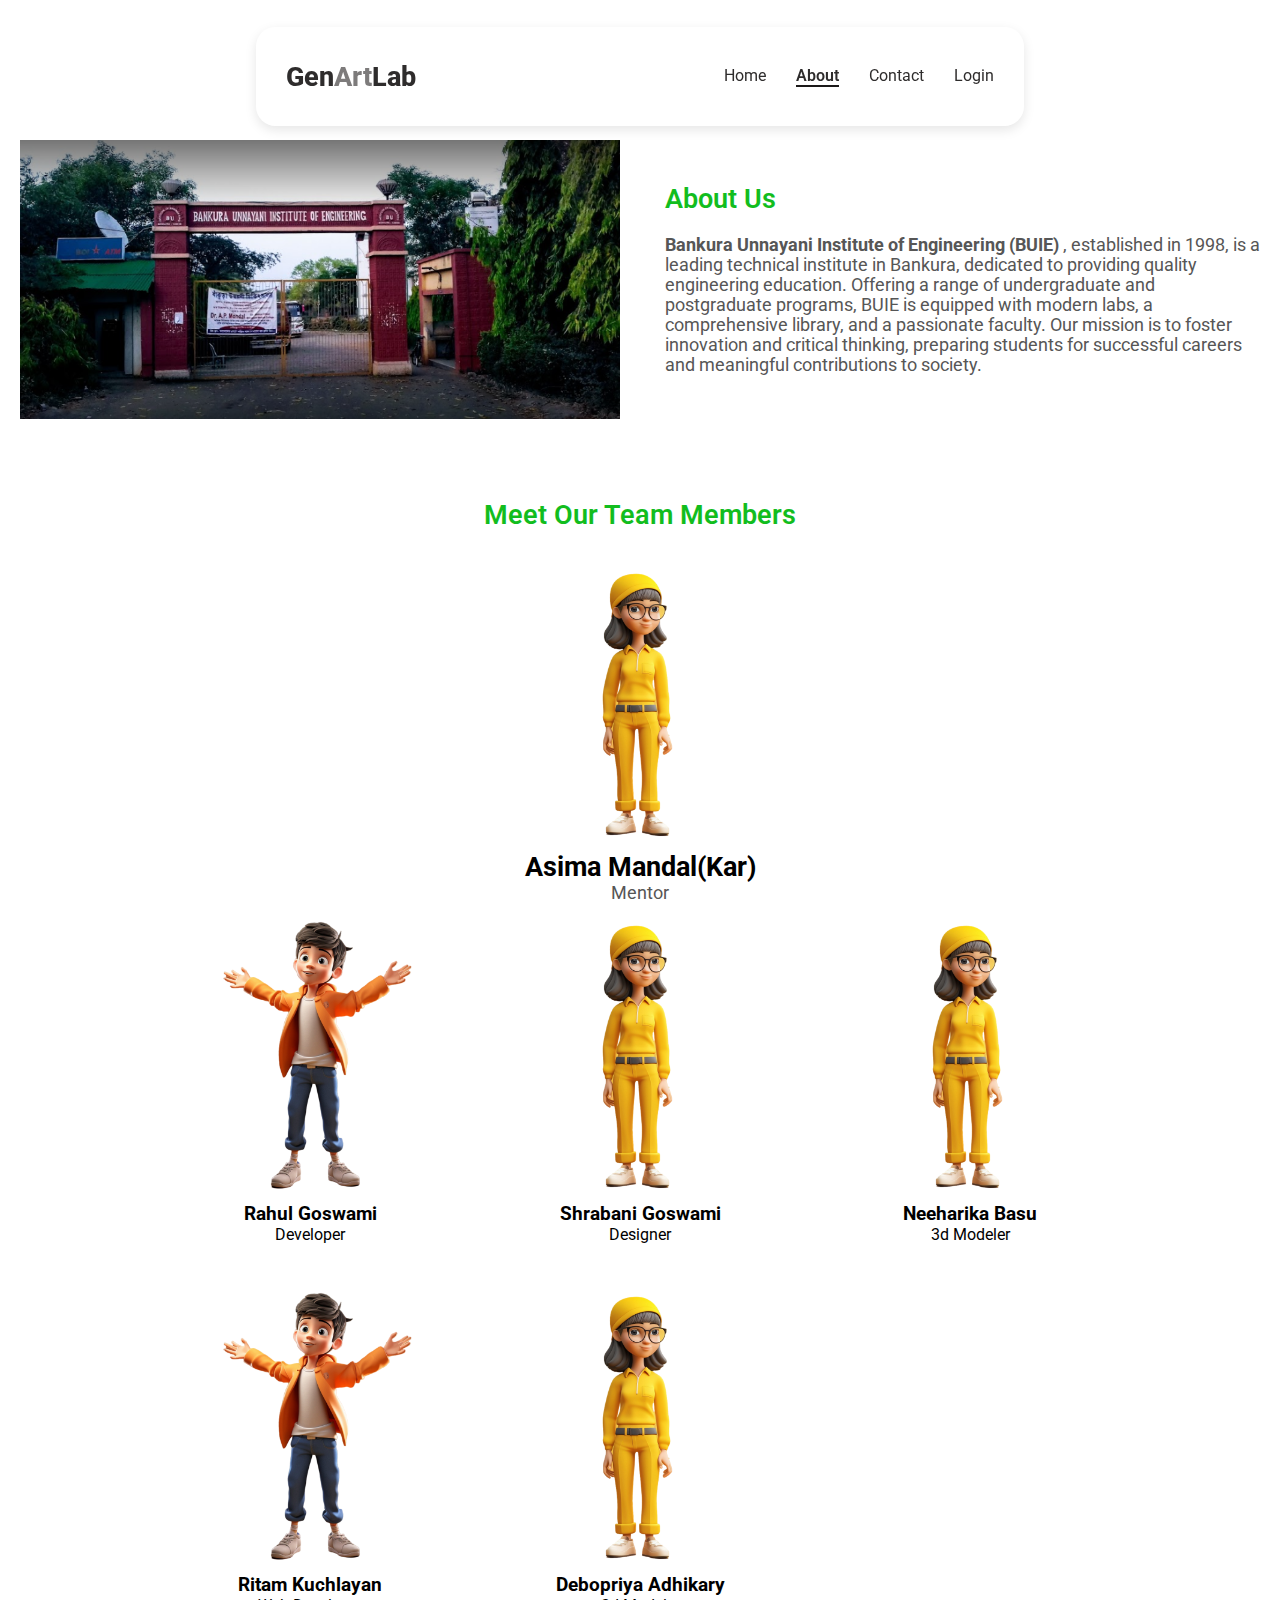
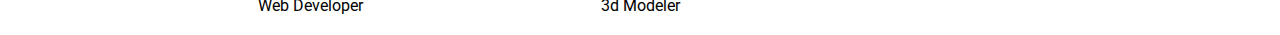
==== about.html @ 22af8a05 "about section done" ====
<!DOCTYPE html>
<html lang="en">
<head>
    <meta charset="UTF-8">
    <meta name="viewport" content="width=device-width, initial-scale=1.0">

    <!-- Title -->
    <title>Contact US</title>

    <!-- Title of Website -->
    <meta name="title" content = "GenArtLab">

    <!-- Description of Website -->
    <meta name="description" content = "Transform your ideas into stunning visuals with our AI-powered image generator">

    <!-- Image of Website -->
    <link rel="icon" href="Assests/Img/banner-pic.webp" type="image/icon type">

    <!-- Link To CSS -->
    <link rel="stylesheet" href="Assests/CSS/style.css">

    <!-- Link To About CSS -->
    <link rel="stylesheet" href="Assests/CSS/about.css">

    <!-- Link To Box-icons -->
    <link href='https://unpkg.com/boxicons@2.1.4/css/boxicons.min.css' rel='stylesheet'>
</head>
<body>
    <special-header></special-header>
    <div class="about-us">
        <div class="upper-section">
            <div class="img-content">
                <img src="Assests/Img/College.png" alt="College">
            </div>
            <div class="text-content">
                <h5>About Us</h5>
                <p><b>Bankura Unnayani Institute of Engineering (BUIE)</b> , established in 1998, is a leading technical institute in Bankura, dedicated to providing quality engineering education. Offering a range of undergraduate and postgraduate programs, BUIE is equipped with modern labs, a comprehensive library, and a passionate faculty. Our mission is to foster innovation and critical thinking, preparing students for successful careers and meaningful contributions to society.</p>
            </div>
        </div>
        <div class="lower-section">
            <h5>Meet Our Team Members</h5>
            <div class="mentor">
                <img src = "Assests/Img/girl.png" alt="Mentor">
                <h3>Asima Mandal(Kar)</h3>
                <p>Mentor</p>
            </div>
            <div class="team">
                <div class="member">
                    <img src="Assests/Img/me.png" alt="Developer">
                    <h3>Rahul Goswami</h3>
                    <p>Developer</p>
                </div>
                <div class="member">
                    <img src="Assests/Img/girl.png" alt="Designer">
                    <h3>Shrabani Goswami</h3>
                    <p>Designer</p>
                </div>
                <div class="member">
                    <img src="Assests/Img/girl.png" alt="Member">
                    <h3>Neeharika Basu</h3>
                    <p>3d Modeler</p>
                </div>
                <div class="member">
                    <img src="Assests/Img/me.png" alt="Member">
                    <h3>Ritam Kuchlayan</h3>
                    <p>Web Developer</p>
                </div>
                <div class="member">
                    <img src="Assests/Img/girl.png" alt="Member">
                    <h3>Debopriya Adhikary</h3>
                    <p>3d Modeler</p>
                </div>
            </div>
        </div>
    </div>

    <!-- Link To Header Management JavaScript -->
    <script src="Assests/JavaScript/HeaderManagement.js"></script>

    <!-- Link To JavaScript -->
    <script src="Assests/JavaScript/HamBurgerMenu.js"></script>
</body>
</html>
---- Assests/CSS/style.css ----
/* <---------- Font ---------> */
@import url('https://fonts.googleapis.com/css2?family=Matemasie&family=Roboto:ital,wght@0,100;0,300;0,400;0,500;0,700;0,900;1,100;1,300;1,400;1,500;1,700;1,900&display=swap');


*{
    margin: 0;
    padding: 0;
    box-sizing: border-box;
    scroll-behavior: smooth;
    text-decoration: none;
    list-style: none;
    font-family: "Roboto", sans-serif;
}
html,body{
    width: 100%;
    height: 100%;
    scroll-behavior: smooth;
    animation: transactionIn 0.7s ease-in-out;
}

/* Animation While Loading Another HTML File */
@keyframes transactionIn{
    0%{
        opacity: 0;
        transform: translateY(-10px);
    }
    100%{
        opacity: 1;
        transform: translateY(0);
    }
}

:root{
    --big-font : 3.8rem;
    --medium-font : 3.1rem;
    --medium-medium-font : 2.7rem;
    --small-medium-font : 2rem;
    --small-font: 1.7rem;
    --p-font:1.1rem;
    --a-font : 1rem;

    --p-colour : #565656;
    --h1-colour : #1b1919;
    --h3-colour : #201e1e;
    --logo-colour : #2e2c2c;
    --button-color: #ffcd6d;
    --background-color : #E3DFDC;
}

/* <------- Header Start ---------> */

#nav{
    display: flex;
    align-items: center;
    justify-content: space-between;
    position: fixed;
    z-index: 100001;
    left: 50%;
    transform: translateX(-50%);
    top: 3%;
    border-radius: 20px;
    height: 11vh;
    width: 60vw;
    background-color: #ffffff54;
    backdrop-filter: blur(10px);
    padding: 0px 30px;
    transition: 0.3s ease;
    box-shadow: rgba(0, 0, 0, 0.1) 0px 4px 12px;
}
#nav>.logo{
    font-size: var(--small-font);
    font-weight: 800;
    color: var(--logo-colour);
}
#nav>.logo span{
    color: #2e2c2c9f;
}
#center-nav{
    display: flex;
}
#center-nav>li{
    margin-left: 30px;
}
#center-nav>li>a{
    color: var(--logo-colour);
    font-size: var(--a-font);
    display: flex;
    transition: 0.4s ease;
    position: relative;
}
#center-nav>li>a.active{
    border-bottom: 2px solid var(--h1-colour);
    font-weight: 600;
    transition: 0.5s ease-in-out;
}
#center-nav>li>a:hover{
    font-weight: 600;
}
/* <------- Header End ---------> */

/* <-------- Menu Icon -----------> */
#menu-icon{
    display: none;
    cursor: pointer;
    width: 25px;
    height: 20px;
    gap: 6px;
    z-index: 10001;
    transition: 0.4s ease;
    visibility: hidden;
    opacity: 0;
}
#menu-icon div{
    display: inline-block;
    width: 100%;
    height: 4px;
    background: var(--h1-colour);
    transition: 0.8s ease;
}

/* Change to a cross icon when active */
#menu-icon.add{
    gap: 3px;
}

#menu-icon.add div:nth-child(1) {
    transform: rotate(45deg) translate(5px, 5px);
}

#menu-icon.add div:nth-child(2) {
    opacity: 0;  /* Hide the middle line */
}

#menu-icon.add div:nth-child(3) {
    transform: rotate(-45deg) translate(5px, -5px);
}

/* <-------- Menu Icon -----------> */

/* <------- Main Start ---------> */

#main{
    position: relative;
    overflow: hidden;
    display: flex;
    align-items: center;
    justify-content: center;
    flex-direction: column;
}
#page{
    position: relative;
    height: 100vh;
    width: 100%;
    display: flex;
    flex-direction: column;
    text-align: center;
    background-color: var(--background-color);
}
#page>h1{
    font-size: var(--big-font);
    color: var(--h1-colour);
    position: absolute;
    top: 38%;
    left: 50%;
    transform: translate(-50%,-50%);
    z-index: 1001;
    text-align: center;
    font-weight: 500;
}
#page>p{
    position: absolute;
    top: 55%;
    left: 50%;
    transform: translate(-50%,-50%);
    font-size: var(--p-font);
    z-index: 1001;
    text-align: center;
    font-weight: 400;
    color: #565656;
}
#page>.generate{
    display: flex;
    align-items: center;
    justify-content: center;
    position: absolute;
    top: 67%;
    left: 50%;
    transform: translate(-50%,-50%);
    z-index: 1001;
    text-align: center;
    padding: 10px 35px;
    font-size: var(--p-font);
    background-color: var(--button-color);
    color: var(--logo-colour);
    border: none;
    outline: none;
    font-weight: 600;
    border-radius: 10px;
    cursor: pointer;
    box-shadow: rgba(0, 0, 0, 0.24) 0px 3px 8px;
    transition: 0.4s ease;
}
#page>.generate>img{
    width: 24px;
    margin-right: 5px;
    transition: 0.4s ease;
}
#page>.generate:hover >img{
    margin-right: 15px;
}
canvas{
    position: relative;
    height: 100vh;
    width: 100vw;
    z-index: 100;
}
#blanKPage{
    position: relative;
    width: 100vw;
    height: 100vh;
    background-color: var(--background-color);
}
#heading{
    position: relative;
    /* height: 100vh; */
    width: 100%;
    margin: 10% 0;
    background-color: #fff;
    display: flex;
    align-items: center;
    justify-content: center;
}
#heading h1{
    font-size: 5rem;
    color: var(--h1-colour);
    text-align: center;
}
#why-choose{
    position: relative;
    width: 100%;
    background-color: #fff;
    display: flex;
    align-items: center;
    justify-content: center;
    flex-direction: column;
    margin-bottom: 30px;
}
#why-choose .row{
    width: 85%;
    /* height: 80%; */
    background-color: var(--background-color);
    border-radius: 10px;
    display: flex;
    align-items: center;
    justify-content: space-between;
    padding: 40px 30px;
}
#why-choose .row .text-content{
    display: flex;
    flex-direction: column;
}
#why-choose .row .text-content h3{
    font-size: var(--medium-medium-font);
    color: var(--h3-colour);
    margin-bottom: 20px;
}
#why-choose .row .text-content p{
    width: 80%;
    font-size: var(--p-font);
    color: var(--p-colour);
    margin-bottom: 30px;
}
#why-choose .row .text-content .more{
    width: 150px;
    height: 40px;
    line-height: 35px;
    font-size: 12px;
    color: #fff;
    background-color: #0d0d0d;
    text-align: center;
    border: none;
    outline: none;
    border-radius: 5px;
    display: flex;
    align-items: center;
    justify-content: center;
    cursor: pointer;
    transition: 0.4s ease;
}
#why-choose .row .text-content .more i{
    font-size: var(--p-font);
    transition: 0.4s ease;
    color: #fff;
}
#why-choose .row .text-content .more:hover i{
    margin-left: 15px;
}
#why-choose .row .img-content img{
    width: 350px;
    cursor: pointer;
    transition: 0.5s ease-in-out;
}
#why-choose .row .img-content img:hover{
    transform: rotate(5deg) scale(1.1);
}

/* <------- Main End ---------> */

/* <------- Footer End ---------> */

footer{
    position: relative;
    margin-top: 50px;
    width: 100%;
    height: fit-content;
    background-color: #101312;
    color: #fdfdfd;
}
footer .rows{
    display: flex;
    justify-content: space-between;
    flex-wrap: wrap;
    padding: 60px 40px 20px;
}
footer .rows .cols{
    display: flex;
    flex-direction: column;
    cursor: pointer;
    margin-bottom: 20px;
}
footer .rows .logo{
    font-size: var(--small-medium-font);
    font-weight: 600;
    color: #fdfdfd;
    margin-bottom: 15px;
}
footer .rows .logo span{
    color: #fdfdfdad;
}
footer .rows .cols h4{
    font-size: var(--small-font);
    font-weight: 500;
    margin-bottom: 10px;
}
footer .rows .cols p{
    font-size: var(--p-font);
    margin-bottom: 7px;
    transition: 0.5s ease;
}
footer .rows .cols p:hover{
    transform: translateX(10px);
}
.line{
    display: flex;
    align-items: center;
    justify-content: center;
    margin: 10px 0 25px;
}
.line span{
    width: 50%;
    height: 3px;
    background-color: #fdfdfd;
}
.copyright{
    display: flex;
    align-items: center;
    justify-content: center;
    bottom: 0;
    font-size: var(--p-font);
    margin-bottom: 15px;
}
/* <------- Footer End ---------> */

/* <------- Let's make it responsive --------> */

/* <------- Big Screen --------> */
@media screen and (max-width: 1250px) {
    :root{
        --big-font : 3.5rem;
        --medium-font : 2.7rem;
        --medium-medium-font : 2.3rem;
        --small-medium-font : 1.6rem;
        --small-font: 1.3rem;
        --p-font: 1.1rem;
        --a-font : 0.8rem;
    }
    #page>h1{
        width: 65%;
    }
    #page>p{
        top: 58%;
        width: 55%;
    }
    #page>.generate{
        top: 70%;
        margin-bottom: 1rem;
    }
    #nav{
        width: 60vw;
    }
    #heading h1{
        font-size: 4rem;
    }
}

/* <------- Big Screen --------> */

/* <------- Tab Screen --------> */

@media screen and (max-width: 880px) {
    :root{
        --big-font : 3rem;
        --medium-font : 2.3rem;
        --medium-medium-font : 2.1rem;
        --small-medium-font : 1.4rem;
        --small-font: 1.1rem;
        --p-font: 1.1rem
    }
    #page>p{
        top: 57%;
        width: 70%;
    }
    #page>.generate{
        top: 69%;
    }
    #page.noButton p{
        top: 56%;
    }
    #why-choose .row{
        width: 90%;
        height: 90%;
        display: flex;
        align-items: center;
        justify-content: center;
        flex-direction: column;
        gap: 15px;
    }
    #why-choose .row .img-content img{
        width: 275px;
    }
    #why-choose .row .text-content h3{
        width: 100%;
        margin-bottom: 5px;
        font-size: var(--medium-font);
    }
    #why-choose .row .text-content p{
        width: 100%;
        margin-bottom: 8px;
    }
    #nav{
        width: 100%;
        top: 0;
        border-radius: 0;
    }
}

/* <------- Tab Screen --------> */

/* <------- Big-Size Phone Screen --------> */

@media screen and (max-width: 650px) {
    :root{
        --big-font : 2.8rem;
    }
    #page>h1{
        width: 75%;
        font-size: var(--medium-font);
    }
    #page>p{
        top: 55%;
        width: 70%;
        font-size: 14px;
    }
    #heading h1{
        font-size: var(--medium-font);
        width: 100%;
    }
    #page>.generate{
        top: 67%;
    }
    #page.noButton p{
        top: 54%;
    }
    #why-choose .row .text-content h3{
        font-size: var(--medium-medium-font);
    }
    #why-choose .row .text-content p{
        font-size: 14.5px;
    }
    #why-choose .row .img-content img{
        margin-top: 15px;
        width: 250px;
    }
}

/* <------- Big-Size Phone Screen --------> */

@media screen and (max-width:455px) {
    #menu-icon{
        display: flex;
        align-items: center;
        justify-content: center;
        flex-direction: column;
        visibility: visible;
        opacity: 1;
    }
    #center-nav{
        position: absolute;
        left: 0;
        right: 0;
        top: 0;
        background: var(--background-color);
        display: flex;
        align-items: center;
        justify-content: center;
        flex-direction: column;
        box-shadow: 0 5px 8px rgb(15 54 55 / 10%);
        clip-path: circle(0% at 50% 0);
        transition: 0.8s ease;
        padding: 20px 0;
    }
    #center-nav > li > a{
        display: block;
        padding: 12px;
        font-size: var(--small-font);
    }
    #center-nav.active{
        clip-path: circle(344% at 60% 0);
    }
    #page > h1{
        width: 90%;
    }
    #page > p{
        width: 90%;
    }
    #why-choose .row{
        height: 100%;
        margin-bottom: 30px;
        padding: 20px 10px;
    }
    #why-choose .row .text-content h3{
        margin-bottom: 5px;
    }
    #why-choose .row .text-content p{
        margin-bottom: 10px;
    }
}

/* @media screen and (max-width:355px) {} */
---- Assests/CSS/about.css ----
/* <------- About Us Start ---------> */
.about-us{
    display: flex;
    align-items: center;
    justify-content: center;
    flex-direction: column;
    width: 100%;
    position: relative;
    padding: 20px;
    gap: 80px;
}
.upper-section{
    margin-top: 120px;
    display: flex;
    align-items: center;
    justify-content: space-between;
    gap: 45px;
}
.upper-section .img-content{
    display: flex;
    align-items: center;
    justify-content: center;
}
.upper-section .img-content img{
    width: 600px;
}
.upper-section .text-content{
    display: flex;
    flex-direction: column;
}
.upper-section .text-content h5{
    font-size: var(--small-font);
    color: #12bd1e;
    font-weight: 600;
    margin-bottom: 20px;
}
.upper-section .text-content p{
    font-size: var(--p-font);
    color: var(--p-colour);
}
.lower-section{
    display: flex;
    align-items: center;
    justify-content: center;
    flex-direction: column;
}
.lower-section h5{
    font-size: var(--small-font);
    color: #12bd1e;
    font-weight: 600;
    margin-bottom: 20px;
}
.mentor{
    display: flex;
    flex-direction: column;
    align-items: center;
}
.mentor img,
.team .member img{
    width: 300px;
}
.mentor h3{
    font-size: var(--small-font);
}
.mentor p{
    font-size: var(--p-font);
    color: var(--p-colour);
}
.team{
    display: grid;
    grid-template-columns: repeat(3,1fr);
    align-items: center;
    gap: 30px;
}
.team .member{
    display: flex;
    align-items: center;
    justify-content: center;
    flex-direction: column;
}
/* <------- About Us Start ---------> */


/* Responsive */
@media screen and (max-width: 1000px) {
    .upper-section .img-content img{
        width: 500px;
        padding: 0 10px;
    }
}
@media screen and (max-width: 880px) {
    .upper-section .img-content img{
        width: 400px;
        padding: 0 10px;
    }
    .upper-section .text-content p{
        font-size: 17px;
    }
    .team{
        display: grid;
        grid-template-columns: repeat(2,1fr);
    }
}
@media screen and (max-width: 800px) {
    .upper-section{
        margin-top: 80px;
        display: flex;
        align-items: center;
        justify-content: center;
        flex-direction: column;
        width: 100%;
    }
    .upper-section .img-content img{
        width: 550px;
    }
}
@media screen and (max-width: 560px) {
    .team{
        display: grid;
        grid-template-columns: repeat(1,1fr);
    }
    .upper-section .img-content img{
        width: 100%;
    }
}
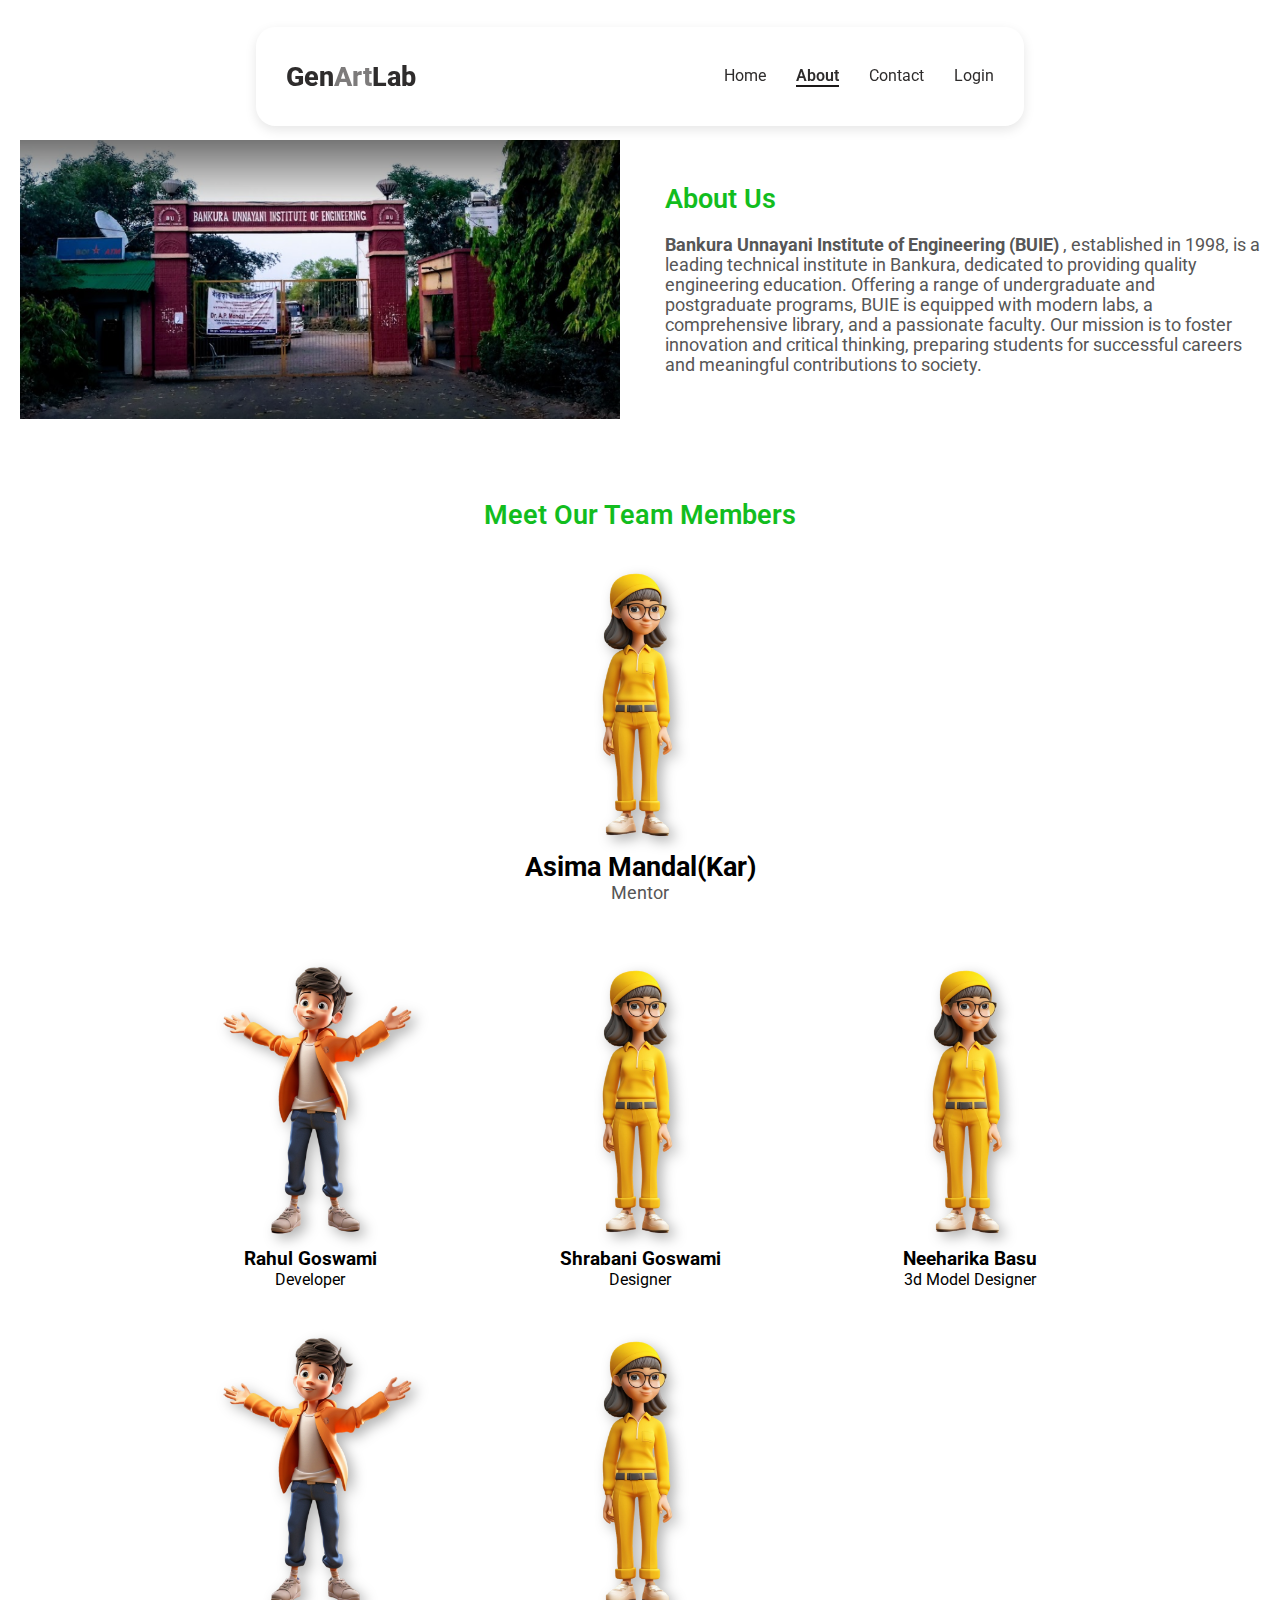
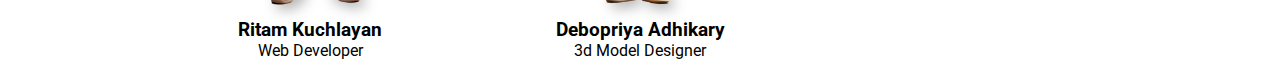
==== commit 9207b2f5: "some minor changes" ====
--- a/about.html
+++ b/about.html
@@ -5,7 +5,7 @@
     <meta name="viewport" content="width=device-width, initial-scale=1.0">
 
     <!-- Title -->
-    <title>Contact US</title>
+    <title>About US</title>
 
     <!-- Title of Website -->
     <meta name="title" content = "GenArtLab">
@@ -58,7 +58,7 @@
                 <div class="member">
                     <img src="Assests/Img/girl.png" alt="Member">
                     <h3>Neeharika Basu</h3>
-                    <p>3d Modeler</p>
+                    <p>3d Model Designer</p>
                 </div>
                 <div class="member">
                     <img src="Assests/Img/me.png" alt="Member">
@@ -68,7 +68,7 @@
                 <div class="member">
                     <img src="Assests/Img/girl.png" alt="Member">
                     <h3>Debopriya Adhikary</h3>
-                    <p>3d Modeler</p>
+                    <p>3d Model Designer</p>
                 </div>
             </div>
         </div>
--- a/Assests/CSS/about.css
+++ b/Assests/CSS/about.css
@@ -55,10 +55,12 @@
     display: flex;
     flex-direction: column;
     align-items: center;
+    margin-bottom: 45px;
 }
 .mentor img,
 .team .member img{
     width: 300px;
+    filter: drop-shadow(0.35rem 0.35rem 0.4rem rgba(0, 0, 0, 0.3));
 }
 .mentor h3{
     font-size: var(--small-font);
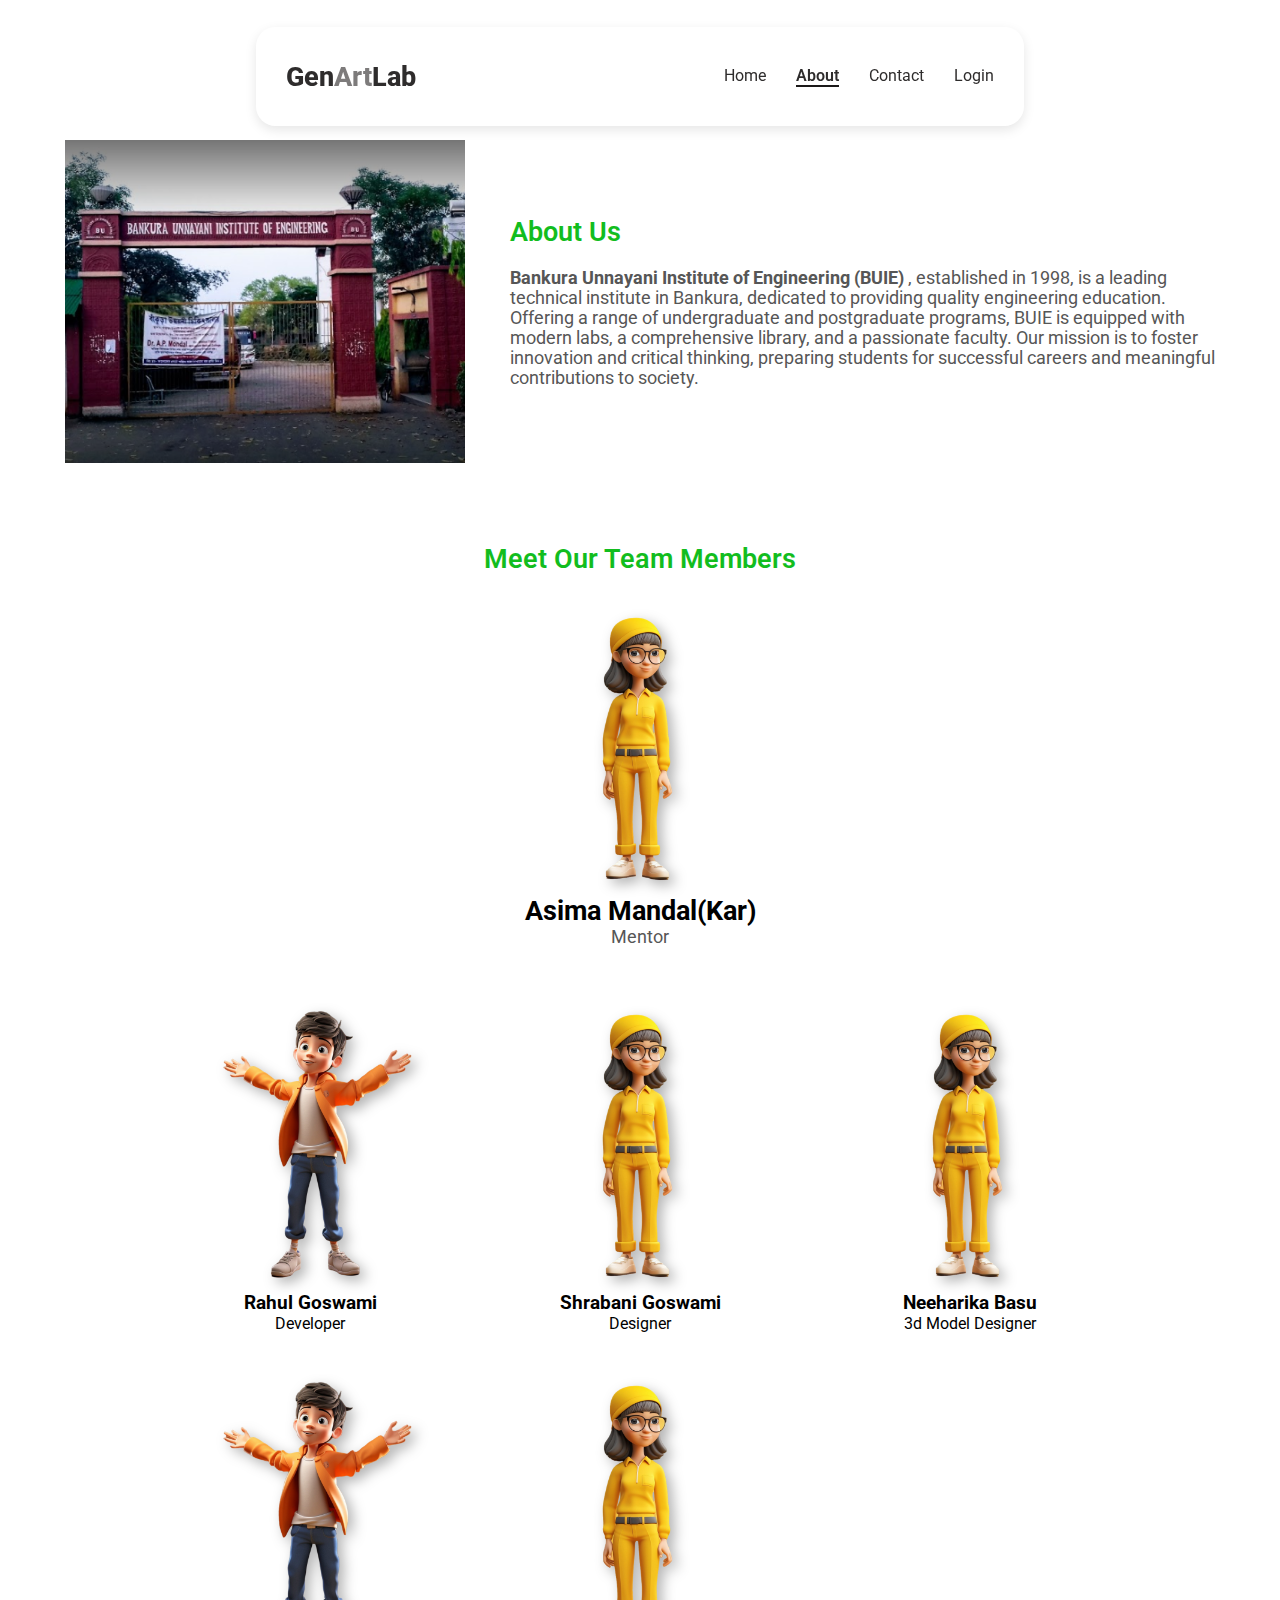
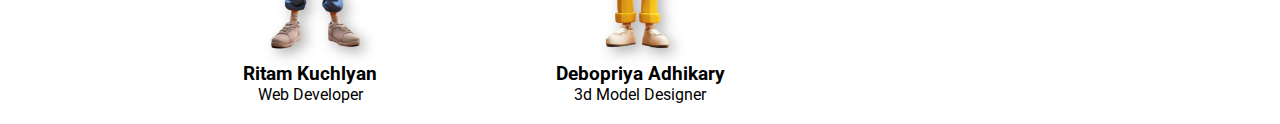
==== commit 9857333a: "Some Small changes" ====
--- a/about.html
+++ b/about.html
@@ -62,7 +62,7 @@
                 </div>
                 <div class="member">
                     <img src="Assests/Img/me.png" alt="Member">
-                    <h3>Ritam Kuchlayan</h3>
+                    <h3>Ritam Kuchlyan</h3>
                     <p>Web Developer</p>
                 </div>
                 <div class="member">
--- a/Assests/CSS/style.css
+++ b/Assests/CSS/style.css
@@ -319,6 +319,7 @@
 footer .rows{
     display: flex;
     justify-content: space-between;
+    gap: 40px;
     flex-wrap: wrap;
     padding: 60px 40px 20px;
 }
@@ -546,4 +547,8 @@
     }
 }
 
-/* @media screen and (max-width:355px) {} */+@media screen and (max-width:355px) {
+    #page>p{
+        top: 57%;
+    }
+}--- a/Assests/CSS/about.css
+++ b/Assests/CSS/about.css
@@ -16,6 +16,7 @@
     align-items: center;
     justify-content: space-between;
     gap: 45px;
+    padding-inline: 45px;
 }
 .upper-section .img-content{
     display: flex;
@@ -23,7 +24,7 @@
     justify-content: center;
 }
 .upper-section .img-content img{
-    width: 600px;
+    width: 400px;
 }
 .upper-section .text-content{
     display: flex;
@@ -106,7 +107,6 @@
 }
 @media screen and (max-width: 800px) {
     .upper-section{
-        margin-top: 80px;
         display: flex;
         align-items: center;
         justify-content: center;
@@ -118,6 +118,9 @@
     }
 }
 @media screen and (max-width: 560px) {
+    .upper-section{
+        padding-inline: 0;
+    }
     .team{
         display: grid;
         grid-template-columns: repeat(1,1fr);
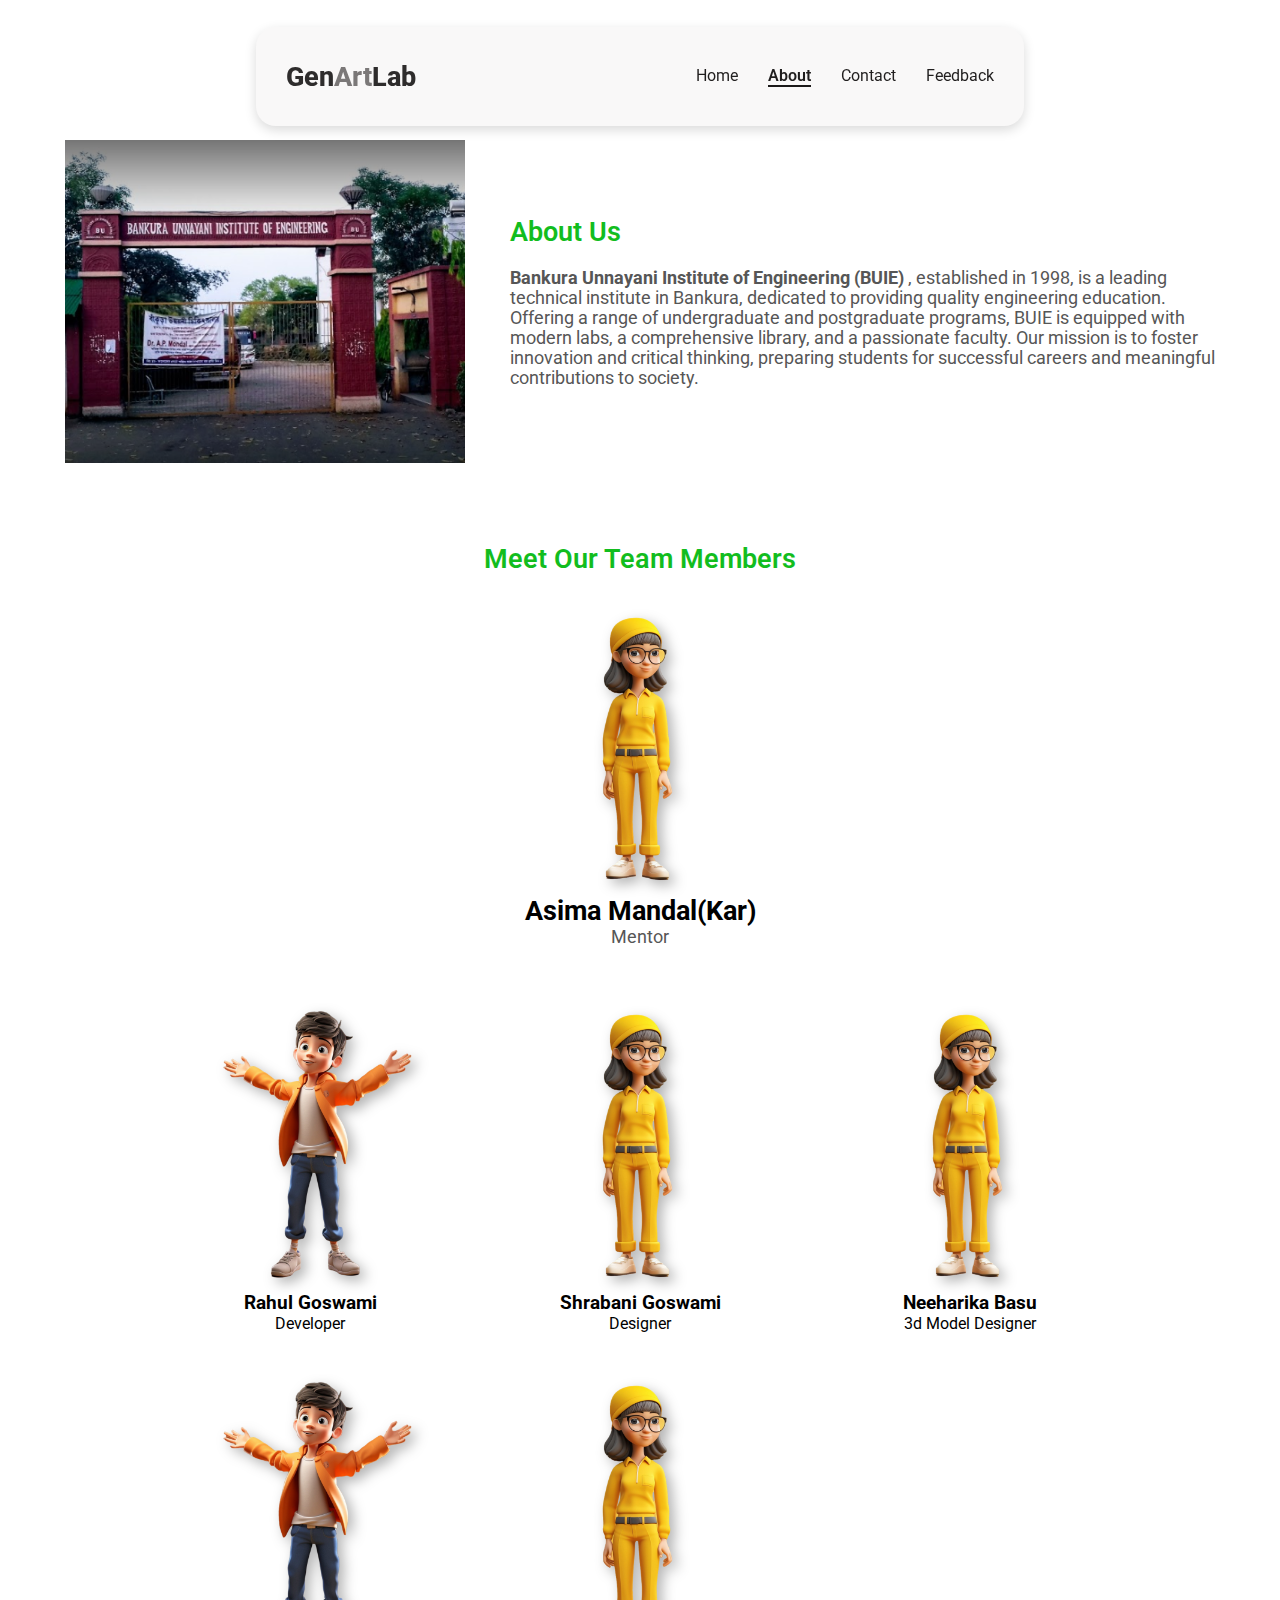
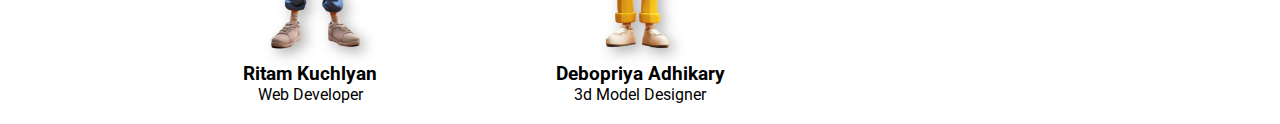
==== commit 59318167: "merged 3 javascript file" ====
--- a/about.html
+++ b/about.html
@@ -76,8 +76,5 @@
 
     <!-- Link To Header Management JavaScript -->
     <script src="Assests/JavaScript/HeaderManagement.js"></script>
-
-    <!-- Link To JavaScript -->
-    <script src="Assests/JavaScript/HamBurgerMenu.js"></script>
 </body>
 </html>--- a/Assests/CSS/style.css
+++ b/Assests/CSS/style.css
@@ -61,11 +61,11 @@
     border-radius: 20px;
     height: 11vh;
     width: 60vw;
-    background-color: #ffffff54;
+    background-color: #f9f8f8;
     backdrop-filter: blur(10px);
     padding: 0px 30px;
     transition: 0.3s ease;
-    box-shadow: rgba(0, 0, 0, 0.1) 0px 4px 12px;
+    box-shadow: rgba(0, 0, 0, 0.15) 0px 4px 12px;
 }
 #nav>.logo{
     font-size: var(--small-font);
@@ -82,7 +82,7 @@
     margin-left: 30px;
 }
 #center-nav>li>a{
-    color: var(--logo-colour);
+    color: var(--h3-colour);
     font-size: var(--a-font);
     display: flex;
     transition: 0.4s ease;
@@ -547,8 +547,17 @@
     }
 }
 
-@media screen and (max-width:355px) {
+@media screen and (max-width:375px) {
+    footer{
+        margin-top: 30px;
+    }
     #page>p{
         top: 57%;
     }
+    #page>.generate{
+        top: 69%;
+    }
+    footer .rows{
+        gap: 25px;
+    }
 }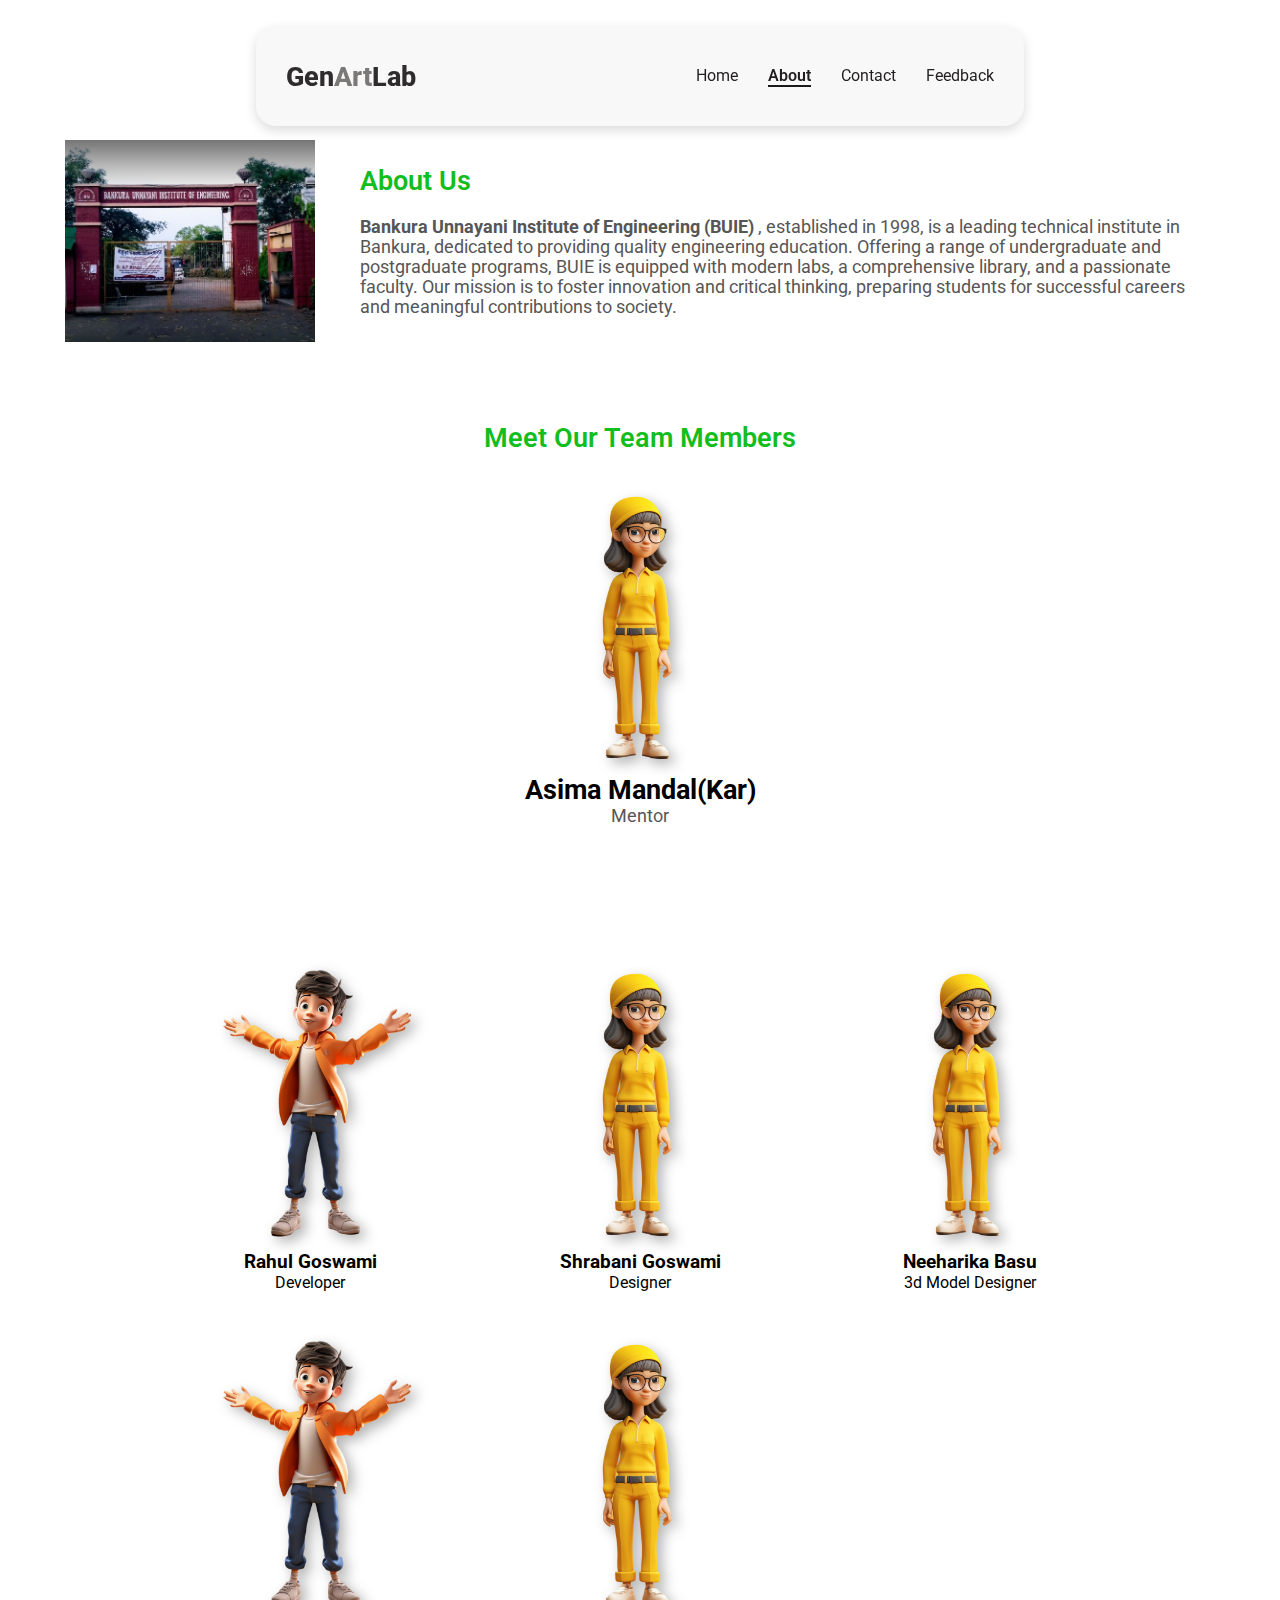
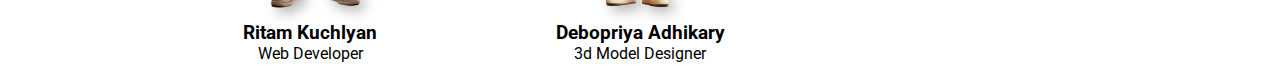
==== commit 50ab7657: "about us section changed" ====
--- a/about.html
+++ b/about.html
@@ -37,13 +37,15 @@
                 <p><b>Bankura Unnayani Institute of Engineering (BUIE)</b> , established in 1998, is a leading technical institute in Bankura, dedicated to providing quality engineering education. Offering a range of undergraduate and postgraduate programs, BUIE is equipped with modern labs, a comprehensive library, and a passionate faculty. Our mission is to foster innovation and critical thinking, preparing students for successful careers and meaningful contributions to society.</p>
             </div>
         </div>
-        <div class="lower-section">
+        <div class="leader">
             <h5>Meet Our Team Members</h5>
             <div class="mentor">
                 <img src = "Assests/Img/girl.png" alt="Mentor">
                 <h3>Asima Mandal(Kar)</h3>
                 <p>Mentor</p>
             </div>
+        </div>
+        <div class="lower-section">
             <div class="team">
                 <div class="member">
                     <img src="Assests/Img/me.png" alt="Developer">
--- a/Assests/CSS/about.css
+++ b/Assests/CSS/about.css
@@ -24,7 +24,7 @@
     justify-content: center;
 }
 .upper-section .img-content img{
-    width: 400px;
+    width: 250px;
 }
 .upper-section .text-content{
     display: flex;
@@ -40,33 +40,35 @@
     font-size: var(--p-font);
     color: var(--p-colour);
 }
+.leader,
 .lower-section{
     display: flex;
     align-items: center;
     justify-content: center;
     flex-direction: column;
 }
+.leader h5,
 .lower-section h5{
     font-size: var(--small-font);
     color: #12bd1e;
     font-weight: 600;
     margin-bottom: 20px;
 }
-.mentor{
+.leader .mentor{
     display: flex;
     flex-direction: column;
     align-items: center;
     margin-bottom: 45px;
 }
-.mentor img,
+.leader .mentor img,
 .team .member img{
     width: 300px;
     filter: drop-shadow(0.35rem 0.35rem 0.4rem rgba(0, 0, 0, 0.3));
 }
-.mentor h3{
+.leader .mentor h3{
     font-size: var(--small-font);
 }
-.mentor p{
+.leader .mentor p{
     font-size: var(--p-font);
     color: var(--p-colour);
 }
@@ -88,24 +90,11 @@
 /* Responsive */
 @media screen and (max-width: 1000px) {
     .upper-section .img-content img{
-        width: 500px;
+        width: 300px;
         padding: 0 10px;
     }
 }
 @media screen and (max-width: 880px) {
-    .upper-section .img-content img{
-        width: 400px;
-        padding: 0 10px;
-    }
-    .upper-section .text-content p{
-        font-size: 17px;
-    }
-    .team{
-        display: grid;
-        grid-template-columns: repeat(2,1fr);
-    }
-}
-@media screen and (max-width: 800px) {
     .upper-section{
         display: flex;
         align-items: center;
@@ -114,7 +103,14 @@
         width: 100%;
     }
     .upper-section .img-content img{
-        width: 550px;
+        width: 100%;
+    }
+    .upper-section .text-content p{
+        font-size: 17px;
+    }
+    .team{
+        display: grid;
+        grid-template-columns: repeat(2,1fr);
     }
 }
 @media screen and (max-width: 560px) {
@@ -125,7 +121,4 @@
         display: grid;
         grid-template-columns: repeat(1,1fr);
     }
-    .upper-section .img-content img{
-        width: 100%;
-    }
 }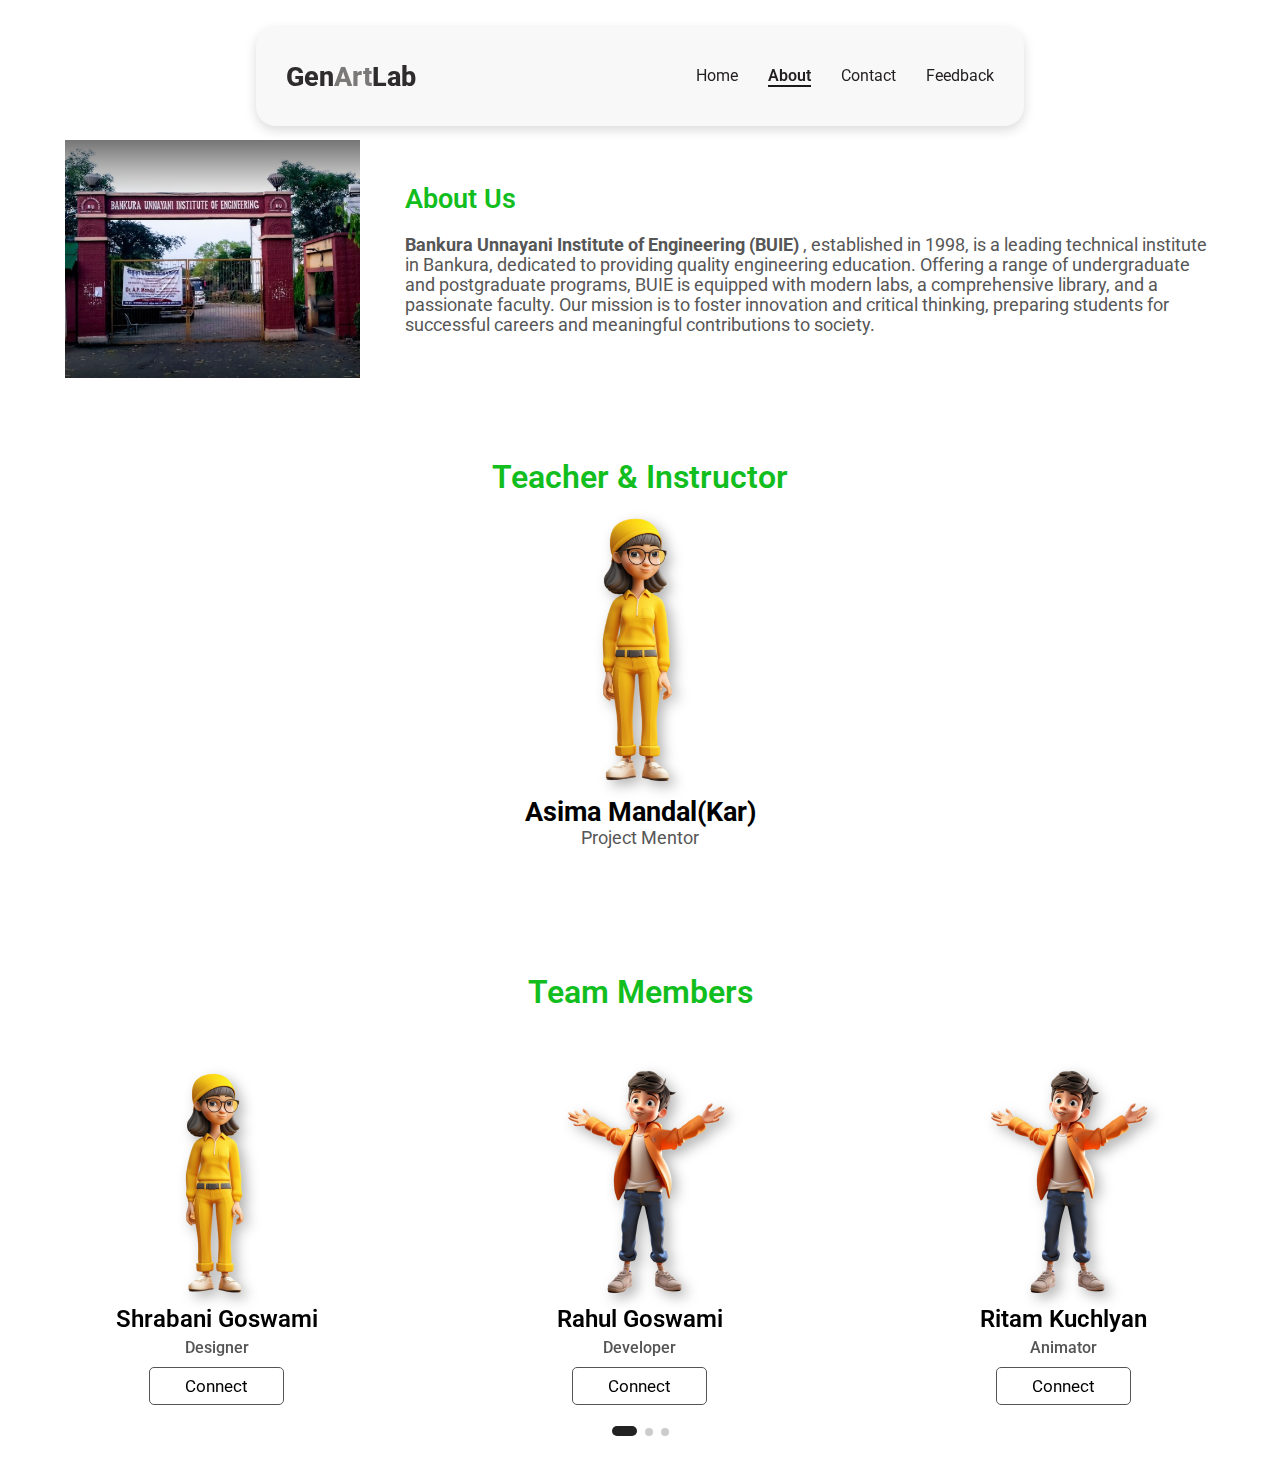
==== commit 0bb748a4: "swiper js implemented" ====
--- a/about.html
+++ b/about.html
@@ -15,6 +15,9 @@
 
     <!-- Image of Website -->
     <link rel="icon" href="Assests/Img/banner-pic.webp" type="image/icon type">
+
+    <!-- Link To Swiper CSS -->
+    <link rel="stylesheet" href="https://cdn.jsdelivr.net/npm/swiper@11/swiper-bundle.min.css" />
 
     <!-- Link To CSS -->
     <link rel="stylesheet" href="Assests/CSS/style.css">
@@ -38,45 +41,63 @@
             </div>
         </div>
         <div class="leader">
-            <h5>Meet Our Team Members</h5>
+            <h5>Teacher & Instructor</h5>
             <div class="mentor">
                 <img src = "Assests/Img/girl.png" alt="Mentor">
                 <h3>Asima Mandal(Kar)</h3>
-                <p>Mentor</p>
+                <p>Project Mentor</p>
             </div>
         </div>
-        <div class="lower-section">
-            <div class="team">
-                <div class="member">
-                    <img src="Assests/Img/me.png" alt="Developer">
-                    <h3>Rahul Goswami</h3>
+        <div class="swiper mySwiper">
+            <h5>Team Members</h5>
+            <div class="swiper-wrapper">
+                <div class="swiper-slide">
+                    <img src="Assests/Img/girl.png" alt="Girl">
+                    <h1>Shrabani Goswami</h1>
+                    <p>Designer</p>
+                    <button class="connect">Connect</button>
+                </div>
+
+                <div class="swiper-slide">
+                    <img src="Assests/Img/me.png" alt="Boy">
+                    <h1>Rahul Goswami</h1>
                     <p>Developer</p>
+                    <button class="connect">Connect</button>
                 </div>
-                <div class="member">
-                    <img src="Assests/Img/girl.png" alt="Designer">
-                    <h3>Shrabani Goswami</h3>
-                    <p>Designer</p>
+
+                <div class="swiper-slide">
+                    <img src="Assests/Img/me.png" alt="Boy">
+                    <h1>Ritam Kuchlyan</h1>
+                    <p>Animator</p>
+                    <button class="connect">Connect</button>
                 </div>
-                <div class="member">
-                    <img src="Assests/Img/girl.png" alt="Member">
-                    <h3>Neeharika Basu</h3>
+
+                <div class="swiper-slide">
+                    <img src="Assests/Img/girl.png" alt="Girl">
+                    <h1>Debopriya Adhikary</h1>
                     <p>3d Model Designer</p>
+                    <button class="connect">Connect</button>
                 </div>
-                <div class="member">
-                    <img src="Assests/Img/me.png" alt="Member">
-                    <h3>Ritam Kuchlyan</h3>
-                    <p>Web Developer</p>
+
+                <div class="swiper-slide">
+                    <img src="Assests/Img/girl.png" alt="Girl">
+                    <h1>Neeharika Basu</h1>
+                    <p>3d Model Designer</p>
+                    <button class="connect">Connect</button>
                 </div>
-                <div class="member">
-                    <img src="Assests/Img/girl.png" alt="Member">
-                    <h3>Debopriya Adhikary</h3>
-                    <p>3d Model Designer</p>
-                </div>
+                
             </div>
-        </div>
+            <div class="swiper-pagination"></div>
+          </div>
     </div>
+
+    <!-- Link To Swiper JavaScript -->
+    <script src="https://cdn.jsdelivr.net/npm/swiper@11/swiper-bundle.min.js"></script>
 
     <!-- Link To Header Management JavaScript -->
     <script src="Assests/JavaScript/HeaderManagement.js"></script>
+
+    <!-- Link To About JavaScript -->
+    <script src="Assests/JavaScript/about.js"></script>
 </body>
 </html>--- a/Assests/CSS/about.css
+++ b/Assests/CSS/about.css
@@ -24,7 +24,7 @@
     justify-content: center;
 }
 .upper-section .img-content img{
-    width: 250px;
+    width: 295px;
 }
 .upper-section .text-content{
     display: flex;
@@ -41,18 +41,16 @@
     color: var(--p-colour);
 }
 .leader,
-.lower-section{
+.swiper{
     display: flex;
     align-items: center;
     justify-content: center;
     flex-direction: column;
 }
-.leader h5,
-.lower-section h5{
-    font-size: var(--small-font);
+.leader h5{
+    font-size: var(--small-medium-font);
     color: #12bd1e;
     font-weight: 600;
-    margin-bottom: 20px;
 }
 .leader .mentor{
     display: flex;
@@ -60,8 +58,7 @@
     align-items: center;
     margin-bottom: 45px;
 }
-.leader .mentor img,
-.team .member img{
+.leader .mentor img{
     width: 300px;
     filter: drop-shadow(0.35rem 0.35rem 0.4rem rgba(0, 0, 0, 0.3));
 }
@@ -72,19 +69,63 @@
     font-size: var(--p-font);
     color: var(--p-colour);
 }
-.team{
-    display: grid;
-    grid-template-columns: repeat(3,1fr);
+
+.swiper {
+    width: 100%;
+    height: 475px;
+    cursor: pointer;
+}
+.swiper h5{
+    font-size: var(--small-medium-font);
+    color: #12bd1e;
+    font-weight: 600;
+}
+.swiper-slide {
+    width: 400px;
+    display: flex;
+    justify-content: center;
     align-items: center;
-    gap: 30px;
-}
-.team .member{
-    display: flex;
-    align-items: center;
-    justify-content: center;
     flex-direction: column;
 }
-/* <------- About Us Start ---------> */
+.swiper-slide img {
+    display: block;
+    width: 250px;
+    filter: drop-shadow(0.35rem 0.35rem 0.4rem rgba(0, 0, 0, 0.3));
+}
+.swiper-slide h1{
+    font-size: 24px;
+    font-weight: 600;
+    margin-bottom: 5px;
+}
+.swiper-slide p{
+    font-size: 16px;
+    margin-bottom: 10px;
+    font-weight: 500;
+    color: #555;
+}
+.swiper-slide .connect{
+    padding: 8px 35px;
+    font-size: 17px;
+    background-color: #ffffff53;
+    border: 1px solid #555;
+    outline: none;
+    cursor: pointer;
+    backdrop-filter: blur(10px);
+    border-radius: 5px;
+    transition: all 0.3s ease;
+}
+.swiper-slide .connect:hover{
+    box-shadow: 0.2rem 0.2rem 0.4rem rgba(0, 0, 0, 0.3);
+}
+.swiper-pagination-bullet-active{
+    background: #222;
+    width: 25px;
+    height: 10px;
+    border-radius: 25px;
+    transition: all 0.3s ease;
+}
+
+/* <------- About Us End ---------> */
 
 
 /* Responsive */
@@ -108,17 +149,9 @@
     .upper-section .text-content p{
         font-size: 17px;
     }
-    .team{
-        display: grid;
-        grid-template-columns: repeat(2,1fr);
-    }
 }
 @media screen and (max-width: 560px) {
     .upper-section{
         padding-inline: 0;
     }
-    .team{
-        display: grid;
-        grid-template-columns: repeat(1,1fr);
-    }
 }